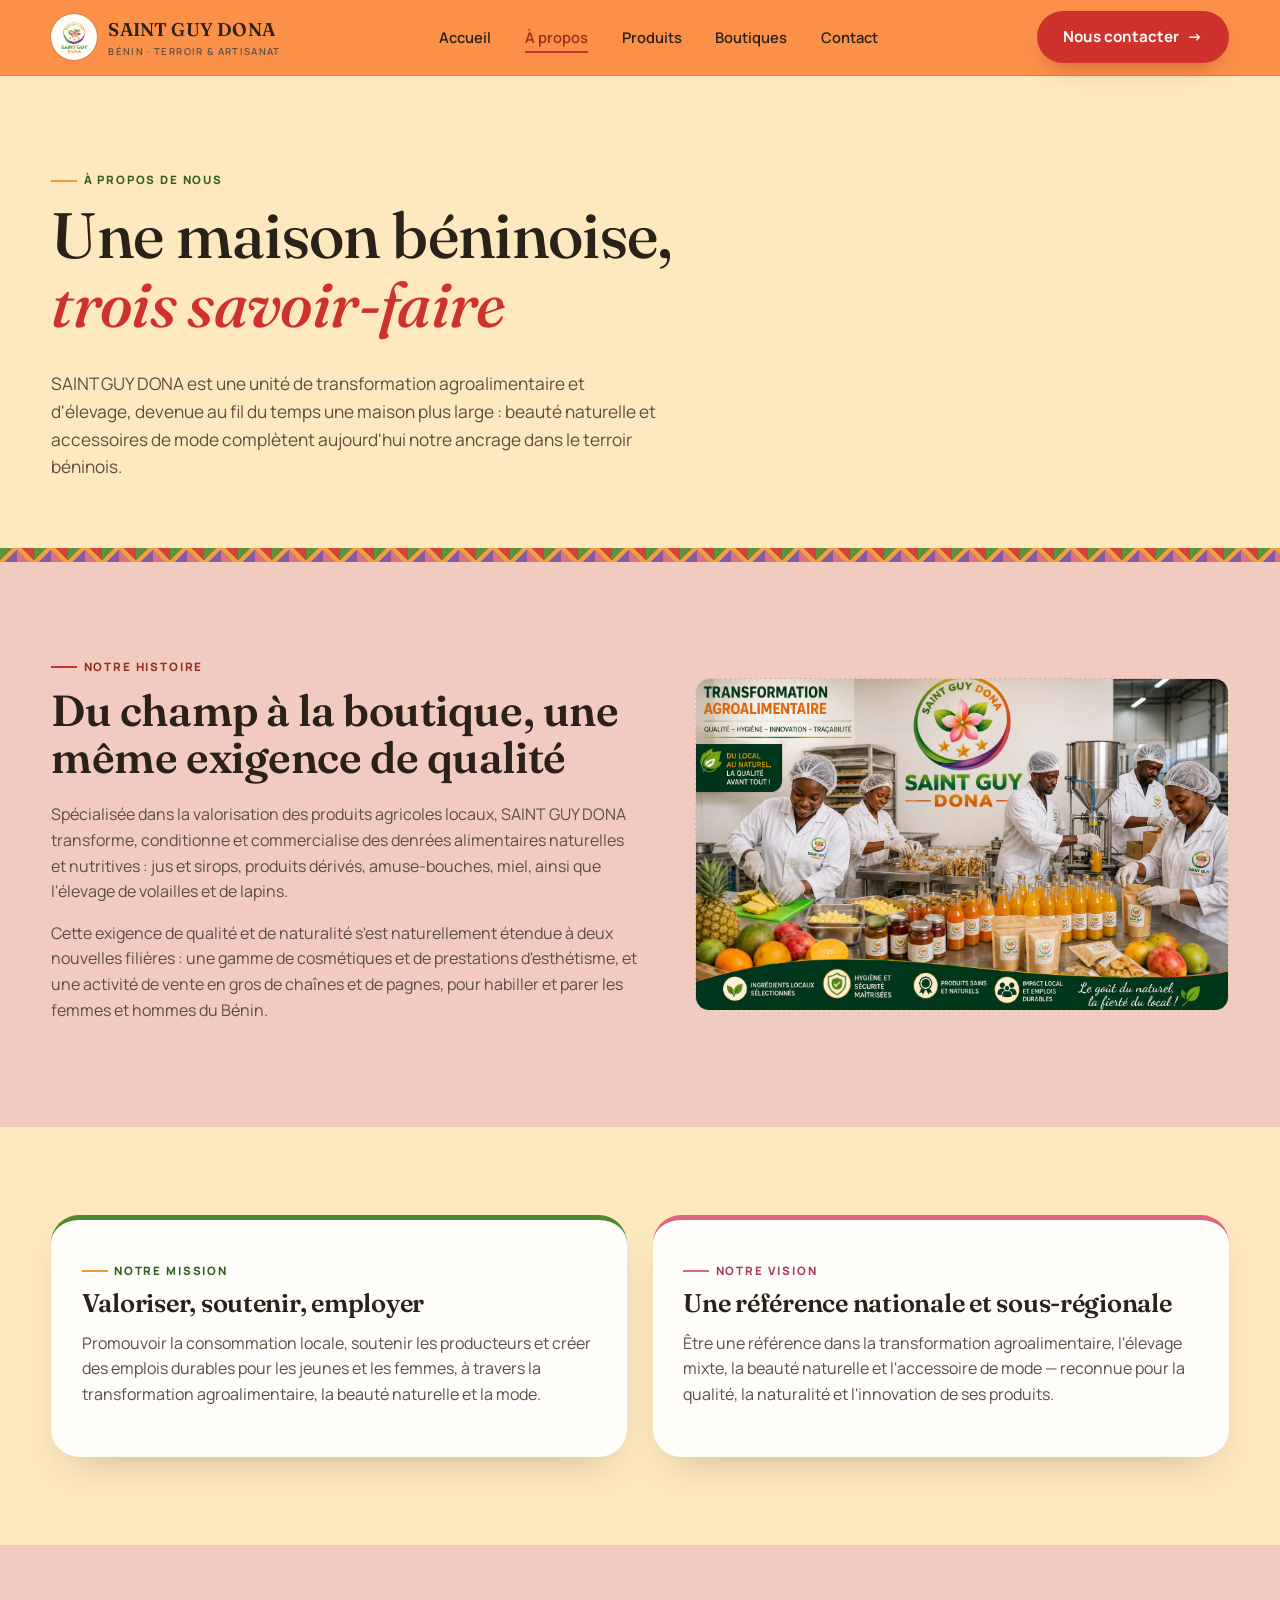
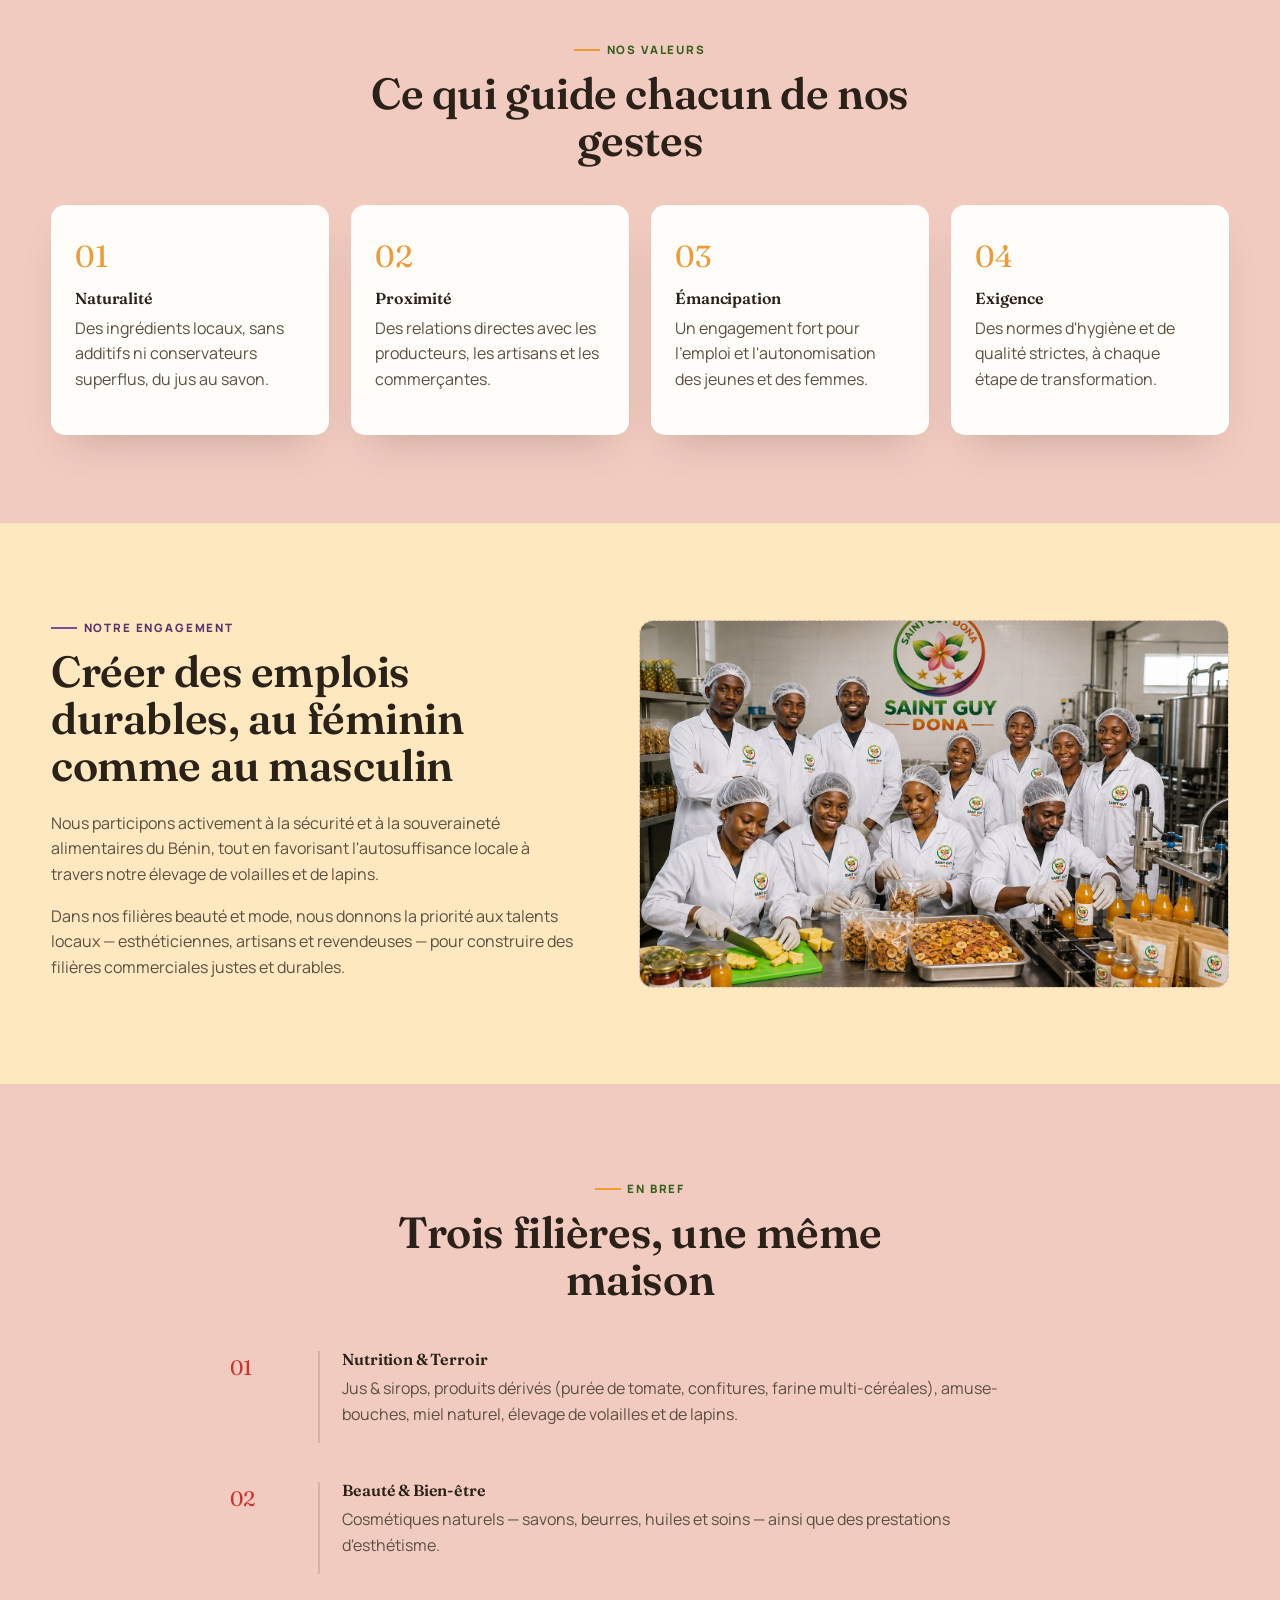
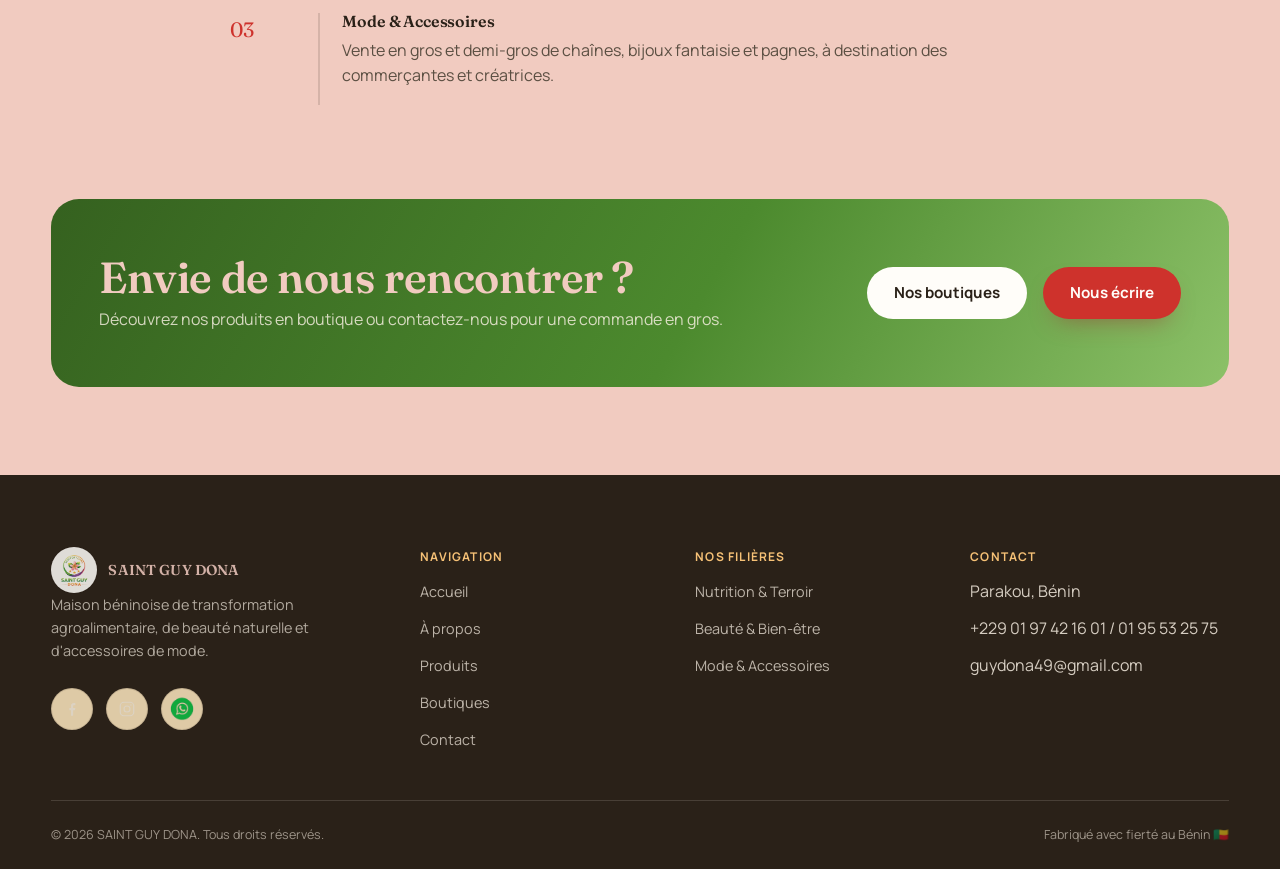
==== apropos.html @ 03ea4ff8 "Add files via upload" ====
<!DOCTYPE html>
<html lang="fr">
<head>
<meta charset="UTF-8">
<meta name="viewport" content="width=device-width, initial-scale=1.0">
<title>À propos — Saint Guy Dona</title>
<meta name="description" content="Découvrez l'histoire, la mission et les valeurs de Saint Guy Dona, maison béninoise de transformation agroalimentaire, de beauté naturelle et d'accessoires de mode.">
<link rel="stylesheet" href="css/style.css">
</head>
<body>

<header class="site-header">
  <div class="container">
    <a href="index.html" class="brand">
      <img src="image/Logo.png" alt="Logo SAINT GUY DONA" class="brand-mark">
      <span>SAINT GUY DONA<small>Bénin · Terroir &amp; Artisanat</small></span>
    </a>
    <nav>
      <ul class="nav-links" id="navLinks">
        <li><a href="index.html">Accueil</a></li>
        <li><a href="apropos.html" aria-current="page">À propos</a></li>
        <li><a href="produits.html">Produits</a></li>
        <li><a href="boutiques.html">Boutiques</a></li>
        <li><a href="contact.html">Contact</a></li>
      </ul>
    </nav>
    <div class="nav-cta">
      <a href="contact.html" class="btn btn--primary"><span>Nous contacter</span> →</a>
      <button class="nav-toggle" id="navToggle" aria-label="Ouvrir le menu" aria-expanded="false">
        <span></span><span></span><span></span>
      </button>
    </div>
  </div>
</header>

<main>

  <section class="page-banner">
    <div class="container">
      <p class="eyebrow">À propos de nous</p>
      <h1>Une maison béninoise,<br><span class="accent">trois savoir-faire</span></h1>
      <p class="lead">SAINT GUY DONA est une unité de transformation agroalimentaire et d'élevage, devenue au fil du temps une maison plus large : beauté naturelle et accessoires de mode complètent aujourd'hui notre ancrage dans le terroir béninois.</p>
    </div>
    <div class="wax-divider wax-divider--tri" style="position:absolute; bottom:0; left:0;"></div>
  </section>

  <!-- HISTOIRE -->
  <section class="section">
    <div class="container split">
      <div>
        <p class="eyebrow eyebrow--bissap">Notre histoire</p>
        <h2>Du champ à la boutique, une même exigence de qualité</h2>
        <p>Spécialisée dans la valorisation des produits agricoles locaux, SAINT GUY DONA transforme, conditionne et commercialise des denrées alimentaires naturelles et nutritives : jus et sirops, produits dérivés, amuse-bouches, miel, ainsi que l'élevage de volailles et de lapins.</p>
        <p>Cette exigence de qualité et de naturalité s'est naturellement étendue à deux nouvelles filières : une gamme de cosmétiques et de prestations d'esthétisme, et une activité de vente en gros de chaînes et de pagnes, pour habiller et parer les femmes et hommes du Bénin.</p>
      </div>
      <div class="ph ph--wide">
        <img src="image/atelier3.png" alt="Équipe et atelier Saint Guy Dona" style="width:100%; height:100%; object-fit:cover;">
      </div>
    </div>
  </section>

  <!-- MISSION / VISION -->
  <section class="section section--ivory-deep">
    <div class="container">
      <div class="pillars" style="grid-template-columns: 1fr 1fr;">
        <article class="pillar-card">
          <p class="eyebrow">Notre mission</p>
          <h3>Valoriser, soutenir, employer</h3>
          <p>Promouvoir la consommation locale, soutenir les producteurs et créer des emplois durables pour les jeunes et les femmes, à travers la transformation agroalimentaire, la beauté naturelle et la mode.</p>
        </article>
        <article class="pillar-card pillar-card--beaute">
          <p class="eyebrow eyebrow--plum">Notre vision</p>
          <h3>Une référence nationale et sous-régionale</h3>
          <p>Être une référence dans la transformation agroalimentaire, l'élevage mixte, la beauté naturelle et l'accessoire de mode — reconnue pour la qualité, la naturalité et l'innovation de ses produits.</p>
        </article>
      </div>
    </div>
  </section>

  <!-- VALEURS -->
  <section class="section">
    <div class="container">
      <div class="center max-56 mx-auto" style="margin-bottom:2.6rem;">
        <p class="eyebrow" style="justify-content:center;">Nos valeurs</p>
        <h2>Ce qui guide chacun de nos gestes</h2>
      </div>
      <div class="value-grid">
        <div class="value-card">
          <div class="num">01</div>
          <h4>Naturalité</h4>
          <p>Des ingrédients locaux, sans additifs ni conservateurs superflus, du jus au savon.</p>
        </div>
        <div class="value-card">
          <div class="num">02</div>
          <h4>Proximité</h4>
          <p>Des relations directes avec les producteurs, les artisans et les commerçantes.</p>
        </div>
        <div class="value-card">
          <div class="num">03</div>
          <h4>Émancipation</h4>
          <p>Un engagement fort pour l'emploi et l'autonomisation des jeunes et des femmes.</p>
        </div>
        <div class="value-card">
          <div class="num">04</div>
          <h4>Exigence</h4>
          <p>Des normes d'hygiène et de qualité strictes, à chaque étape de transformation.</p>
        </div>
      </div>
    </div>
  </section>

  <!-- ENGAGEMENT -->
  <section class="section section--ivory-deep">
    <div class="container split split--reverse">
      <div class="ph ph--wide">
        <img src="image/jeunes.png" alt="Équipe et atelier SAINT GUY DONA" style="width:100%; height:100%; object-fit:cover;">
      </div>
      <div>
        <p class="eyebrow eyebrow--indigo">Notre engagement</p>
        <h2>Créer des emplois durables, au féminin comme au masculin</h2>
        <p>Nous participons activement à la sécurité et à la souveraineté alimentaires du Bénin, tout en favorisant l'autosuffisance locale à travers notre élevage de volailles et de lapins.</p>
        <p>Dans nos filières beauté et mode, nous donnons la priorité aux talents locaux — esthéticiennes, artisans et revendeuses — pour construire des filières commerciales justes et durables.</p>
      </div>
    </div>
  </section>

  <!-- TROIS FILIERES RECAP -->
  <section class="section">
    <div class="container">
      <div class="center max-56 mx-auto" style="margin-bottom:2.6rem;">
        <p class="eyebrow" style="justify-content:center;">En bref</p>
        <h2>Trois filières, une même maison</h2>
      </div>
      <div class="timeline" style="max-width:820px; margin-inline:auto;">
        <div class="timeline-item">
          <div class="t-mark">01</div>
          <div>
            <h4>Nutrition &amp; Terroir</h4>
            <p>Jus &amp; sirops, produits dérivés (purée de tomate, confitures, farine multi-céréales), amuse-bouches, miel naturel, élevage de volailles et de lapins.</p>
          </div>
        </div>
        <div class="timeline-item">
          <div class="t-mark">02</div>
          <div>
            <h4>Beauté &amp; Bien-être</h4>
            <p>Cosmétiques naturels — savons, beurres, huiles et soins — ainsi que des prestations d'esthétisme.</p>
          </div>
        </div>
        <div class="timeline-item">
          <div class="t-mark">03</div>
          <div>
            <h4>Mode &amp; Accessoires</h4>
            <p>Vente en gros et demi-gros de chaînes, bijoux fantaisie et pagnes, à destination des commerçantes et créatrices.</p>
          </div>
        </div>
      </div>
    </div>
  </section>

  <!-- CTA -->
  <section class="section" style="padding-top:0;">
    <div class="container">
      <div class="cta-band">
        <div>
          <h2>Envie de nous rencontrer&nbsp;?</h2>
          <p>Découvrez nos produits en boutique ou contactez-nous pour une commande en gros.</p>
        </div>
        <div style="display:flex; gap:1rem; flex-wrap:wrap;">
          <a href="boutiques.html" class="btn btn--light">Nos boutiques</a>
          <a href="contact.html" class="btn btn--primary">Nous écrire</a>
        </div>
      </div>
    </div>
  </section>

</main>

<footer class="site-footer">
  <div class="container">
    <div class="footer-grid">
      <div class="footer-brand">
        <a href="index.html" class="brand" style="color:var(--ivory)">
          <img src="image/Logo.png" alt="Logo SAINT GUY DONA" class="brand-mark">
          <span>SAINT GUY DONA</span>
        </a>
        <p>Maison béninoise de transformation agroalimentaire, de beauté naturelle et d'accessoires de mode.</p>
        <div class="social-row">
          <a href="#" aria-label="Facebook"><svg viewBox="0 0 24 24" fill="currentColor"><path d="M13.5 21v-7.5H16l.4-3H13.5V8.4c0-.87.24-1.46 1.5-1.46H16.5V4.2c-.26-.03-1.15-.11-2.18-.11-2.16 0-3.64 1.32-3.64 3.75V10.5H8.5v3H10.68V21h2.82z"/></svg></a>
          <a href="#" aria-label="Instagram"><svg viewBox="0 0 24 24" fill="none" stroke="currentColor" stroke-width="1.6"><rect x="3" y="3" width="18" height="18" rx="5"/><circle cx="12" cy="12" r="4"/><circle cx="17.2" cy="6.8" r="1" fill="currentColor" stroke="none"/></svg></a>
          <a href="https://wa.me/2290195532575" target="_blank" rel="noopener" aria-label="Discuter sur WhatsApp">
            <img src="image/whatsapp.png" alt="WhatsApp" style="width:42px; height:42px; object-fit:contain;">
          </a>
        </div>
      </div>
      <div>
        <h5>Navigation</h5>
        <ul>
          <li><a href="index.html">Accueil</a></li>
          <li><a href="apropos.html">À propos</a></li>
          <li><a href="produits.html">Produits</a></li>
          <li><a href="boutiques.html">Boutiques</a></li>
          <li><a href="contact.html">Contact</a></li>
        </ul>
      </div>
      <div>
        <h5>Nos filières</h5>
        <ul>
          <li><a href="produits.html#nutrition">Nutrition &amp; Terroir</a></li>
          <li><a href="produits.html#beaute">Beauté &amp; Bien-être</a></li>
          <li><a href="produits.html#mode">Mode &amp; Accessoires</a></li>
        </ul>
      </div>
      <div>
        <h5>Contact</h5>
        <ul>
          <li>Parakou, Bénin</li>
          <li>+229 01 97 42 16 01 / 01 95 53 25 75</li>
          <li>guydona49@gmail.com</li>
        </ul>
      </div>
    </div>
    <div class="footer-bottom">
      <span>© 2026 SAINT GUY DONA. Tous droits réservés.</span>
      <span>Fabriqué avec fierté au Bénin 🇧🇯</span>
    </div>
  </div>
</footer>

<script src="script.js"></script>
</body>
</html>
---- css/style.css ----
/* ==========================================================================
   SAINT GUY DONA — Design system
   Trois filières : Nutrition & Terroir · Beauté & Bien-être · Mode & Accessoires
   ========================================================================== */

@import url('https://fonts.googleapis.com/css2?family=Fraunces:ital,opsz,wght@0,9..144,300;0,9..144,400;0,9..144,500;0,9..144,600;0,9..144,700;0,9..144,900;1,9..144,400;1,9..144,500&family=Manrope:wght@400;500;600;700;800&display=swap');

:root{
  /* -- Couleurs de marque -- */
  --ivory:        #f1cbc0;
  --ivory-deep:   #fee8bf;
  --paper:        #FFFDF9;
  --ink:          #2A2118;
  --ink-soft:     #5B4F42;

  --bissap:       #ce322c;   /* rouge-orangé du logo — accent transverse / CTA */
  --bissap-dark:  #93311D;
  --mango:        #EE9A35;   /* or mangue du logo — filière nutrition */
  --mango-light:  #F6C176;
  --forest:       #4C8A2E;   /* vert feuille du logo — nutrition / naturel */
  --forest-dark:  #35611F;

  --plum:         #D9657E;   /* corail de la fleur du logo — filière beauté */
  --plum-dark:    #A83F58;
  --plum-light:   #F0AEBE;

  --indigo:       #7C4B9B;   /* violet du logo (bas du sceau) — filière mode/pagne */
  --indigo-dark:  #55336B;
  --indigo-light: #B48FCB;

  --line:         rgba(42,33,24,0.14);
  --shadow-soft:  0 20px 40px -20px rgba(42,33,24,0.25);

  --font-display: 'Fraunces', serif;
  --font-body:    'Manrope', sans-serif;

  --radius-s: 6px;
  --radius-m: 14px;
  --radius-l: 28px;
}

*, *::before, *::after{ box-sizing: border-box; }

html{ scroll-behavior: smooth; }

body{
  margin:0;
  background: var(--ivory);
  color: var(--ink);
  font-family: var(--font-body);
  font-size: 16px;
  line-height: 1.6;
  -webkit-font-smoothing: antialiased;
}

img{ max-width:100%; display:block; }

a{ color: inherit; text-decoration: none; }

h1,h2,h3,h4{
  font-family: var(--font-display);
  font-weight: 600;
  line-height: 1.08;
  margin: 0 0 0.5em;
  letter-spacing: -0.01em;
  color: var(--ink);
}

h1{ font-size: clamp(2.6rem, 5vw, 4.6rem); font-weight: 500; }
h2{ font-size: clamp(1.9rem, 3.4vw, 2.9rem); }
h3{ font-size: clamp(1.25rem, 2vw, 1.6rem); }

p{ margin: 0 0 1em; color: var(--ink-soft); }

.container{
  width: min(1180px, 92%);
  margin-inline: auto;
}

section{ position: relative; }

/* -- Focus visibility -- */
a:focus-visible, button:focus-visible, input:focus-visible, textarea:focus-visible, select:focus-visible{
  outline: 2.5px solid var(--forest);
  outline-offset: 3px;
  border-radius: 4px;
}

@media (prefers-reduced-motion: reduce){
  *{ animation-duration: 0.001ms !important; animation-iteration-count: 1 !important; transition-duration: 0.001ms !important; scroll-behavior: auto !important; }
}

/* ==========================================================================
   Motif signature — bordure "wax" (inspirée des pagnes) utilisée comme
   séparateur de section. Trois tons, un par filière.
   ========================================================================== */

.wax-divider{
  height: 14px;
  width: 100%;
  background-repeat: repeat-x;
  background-size: 34px 14px;
  opacity: 0.9;
}
.wax-divider--tri{
  background-image:
    linear-gradient(135deg, var(--forest) 25%, transparent 25.5%),
    linear-gradient(-135deg, var(--bissap) 25%, transparent 25.5%),
    linear-gradient(45deg, var(--plum) 25%, transparent 25.5%),
    linear-gradient(-45deg, var(--indigo) 25%, transparent 25.5%);
  background-color: var(--mango);
  background-position: 0 0, 0 0, 17px 0, 17px 0;
}

.wax-strip{
  display:flex;
  height: 10px;
}
.wax-strip span{ flex:1; }

/* ==========================================================================
   Sceau tournant — "100% Naturel · Bénin"
   ========================================================================== */

.seal{
  --size: 132px;
  width: var(--size);
  height: var(--size);
  border-radius: 50%;
  position: relative;
  display: grid;
  place-items: center;
  flex-shrink: 0;
}
.seal svg{ position:absolute; inset:0; width:100%; height:100%; animation: seal-spin 22s linear infinite; }
.seal .seal-core{
  width: 60%; height:60%;
  border-radius:50%;
  background: var(--paper);
  display:grid; place-items:center;
  text-align:center;
  font-family: var(--font-display);
  font-size: 0.7rem;
  font-weight: 600;
  color: var(--forest-dark);
  padding: 4px;
  box-shadow: inset 0 0 0 1px var(--line);
}
@keyframes seal-spin{ to{ transform: rotate(360deg); } }

/* ==========================================================================
   Placeholders image — à remplacer par les vraies photos
   ========================================================================== */

.ph{
  position: relative;
  display:flex;
  align-items:center;
  justify-content:center;
  background: linear-gradient(155deg, var(--ivory-deep), var(--ivory));
  border: 1.5px dashed var(--line);
  border-radius: var(--radius-m);
  color: var(--ink-soft);
  overflow:hidden;
  min-height: 160px;
}
.ph svg{ width: 34%; max-width:64px; opacity:0.55; }
.ph::after{
  content: attr(data-label);
  position:absolute;
  bottom:10px; left:10px; right:10px;
  font-size:0.68rem;
  font-family: var(--font-body);
  font-weight:700;
  letter-spacing:.04em;
  text-transform:uppercase;
  color: var(--ink-soft);
  opacity:0.7;
  text-align:left;
}
.ph--square{ aspect-ratio: 1/1; }
.ph--wide{ aspect-ratio: 16/10; }
.ph--tall{ aspect-ratio: 3/4; }
.ph--round{ border-radius:50%; aspect-ratio:1/1; }

/* ==========================================================================
   Boutons
   ========================================================================== */

.btn{
  display:inline-flex;
  align-items:center;
  gap:.5em;
  font-family: var(--font-body);
  font-weight:700;
  font-size: 0.95rem;
  padding: 0.85em 1.7em;
  border-radius: 999px;
  border: 1.5px solid transparent;
  cursor:pointer;
  transition: transform .25s ease, box-shadow .25s ease, background .25s ease, color .25s ease;
}
.btn:hover{ transform: translateY(-2px); }

.btn--primary{ background: var(--bissap); color: var(--paper); box-shadow: 0 12px 24px -12px rgba(156,43,50,0.55); }
.btn--primary:hover{ background: var(--bissap-dark); }

.btn--ghost{ background: transparent; border-color: var(--ink); color: var(--ink); }
.btn--ghost:hover{ background: var(--ink); color: var(--ivory); }

.btn--light{ background: var(--paper); color: var(--ink); }
.btn--light:hover{ background: var(--mango-light); }

/* ==========================================================================
   En-tête / navigation
   ========================================================================== */

.site-header{
  position: sticky;
  top:0;
  z-index: 50;
  background: rgba(252, 139, 59, 0.9);
  backdrop-filter: blur(10px);
  border-bottom: 1px solid var(--line);
}
.site-header .container{
  display:flex;
  align-items:center;
  justify-content:space-between;
  padding-block: 0.7rem;
  gap: 1.5rem;
}
.brand{
  display:flex;
  align-items:center;
  gap:0.7rem;
  font-family: var(--font-display);
  font-weight:600;
  font-size: 1.15rem;
  letter-spacing: 0.01em;
  flex-shrink:0;
}
.brand .brand-mark{
  width: 46px; height:46px;
  border-radius:50%;
  flex-shrink:0;
  object-fit: cover;
  background: var(--paper);
  box-shadow: 0 0 0 1px var(--line);
}
.brand small{ display:block; font-family: var(--font-body); font-weight:600; font-size:0.6rem; letter-spacing:0.14em; text-transform:uppercase; color: var(--ink-soft); }

.nav-links{
  display:flex;
  align-items:center;
  gap: 2.1rem;
  list-style:none;
  margin:0; padding:0;
}
.nav-links a{
  font-weight:600;
  font-size:0.92rem;
  position:relative;
  padding-block: 0.3rem;
}
.nav-links a::after{
  content:'';
  position:absolute; left:0; right:0; bottom:-2px;
  height:2px; background: var(--bissap);
  transform: scaleX(0); transform-origin:left;
  transition: transform .25s ease;
}
.nav-links a:hover::after, .nav-links a[aria-current="page"]::after{ transform: scaleX(1); }
.nav-links a[aria-current="page"]{ color: var(--bissap-dark); }

.nav-cta{ display:flex; align-items:center; gap:1rem; }

.nav-toggle{
  display:none;
  background:none; border:none; cursor:pointer;
  flex-direction:column; gap:5px;
  padding:8px;
}
.nav-toggle span{ width:24px; height:2px; background: var(--ink); display:block; }

@media (max-width: 920px){
  .nav-links{
    position:absolute; top:100%; left:0; right:0;
    flex-direction:column; align-items:flex-start;
    background: var(--paper);
    padding: 1.4rem 6%;
    gap: 1.1rem;
    border-bottom: 1px solid var(--line);
    display:none;
  }
  .nav-links.open{ display:flex; }
  .nav-toggle{ display:flex; }
  .nav-cta .btn span{ display:none; }
}

/* ==========================================================================
   Bandeau eyebrow / accents de texte
   ========================================================================== */

.eyebrow{
  display:inline-flex;
  align-items:center;
  gap:0.55em;
  font-family: var(--font-body);
  font-weight:800;
  font-size: 0.72rem;
  letter-spacing: 0.16em;
  text-transform: uppercase;
  color: var(--forest-dark);
  margin-bottom: 0.9em;
}
.eyebrow::before{
  content:'';
  width: 26px; height: 2px;
  background: var(--mango);
}
.eyebrow--plum{ color: var(--plum-dark); } .eyebrow--plum::before{ background: var(--plum); }
.eyebrow--indigo{ color: var(--indigo-dark); } .eyebrow--indigo::before{ background: var(--indigo); }
.eyebrow--bissap{ color: var(--bissap-dark); } .eyebrow--bissap::before{ background: var(--bissap); }

.accent{ font-style: italic; color: var(--bissap); font-weight:500; }
.accent--plum{ color: var(--plum); }
.accent--indigo{ color: var(--indigo); }
.accent--forest{ color: var(--forest); }

/* ==========================================================================
   Bannière de page (pages secondaires)
   ========================================================================== */

.page-banner{
  padding: 5.5rem 0 4rem;
  background: var(--ivory-deep);
  overflow:hidden;
  position:relative;
}
.page-banner .container{ position:relative; z-index:1; }
.page-banner p.lead{ max-width: 56ch; font-size:1.08rem; }

/* ==========================================================================
   Piliers / filières (cartes des trois univers)
   ========================================================================== */

.pillars{
  display:grid;
  grid-template-columns: repeat(3, 1fr);
  gap: 1.6rem;
}
.pillar-card{
  background: var(--paper);
  border-radius: var(--radius-l);
  padding: 2.1rem 1.9rem;
  box-shadow: var(--shadow-soft);
  border-top: 5px solid var(--forest);
  transition: transform .3s ease;
}
.pillar-card:hover{ transform: translateY(-6px); }
.pillar-card--beaute{ border-top-color: var(--plum); }
.pillar-card--mode{ border-top-color: var(--indigo); }
.pillar-card .pillar-icon{
  width:52px; height:52px; margin-bottom:1.1rem;
  color: var(--forest);
}
.pillar-card--beaute .pillar-icon{ color: var(--plum); }
.pillar-card--mode .pillar-icon{ color: var(--indigo); }
.pillar-card ul{ margin:1em 0 0; padding-left:1.1em; color: var(--ink-soft); font-size:0.93rem; }
.pillar-card li{ margin-bottom: 0.35em; }
.pillar-card a.pillar-link{ display:inline-flex; align-items:center; gap:.4em; margin-top:1.3rem; font-weight:700; font-size:0.9rem; color: var(--forest-dark); }
.pillar-card--beaute a.pillar-link{ color: var(--plum-dark); }
.pillar-card--mode a.pillar-link{ color: var(--indigo-dark); }

@media (max-width: 880px){ .pillars{ grid-template-columns: 1fr; } }

/* ==========================================================================
   Grilles produits
   ========================================================================== */

.product-grid{
  display:grid;
  grid-template-columns: repeat(3, 1fr);
  gap: 1.5rem;
}
.product-item{
  background: var(--paper);
  border-radius: var(--radius-m);
  overflow:hidden;
  box-shadow: 0 14px 30px -20px rgba(42,33,24,0.3);
  display:flex;
  flex-direction:column;
}
.product-item .ph{ border-radius:0; border-width:0 0 1px; }
.product-item .product-body{ padding: 1.15rem 1.3rem 1.4rem; flex:1; display:flex; flex-direction:column; }
.product-item h4{ font-family:var(--font-display); font-size:1.08rem; margin:0 0 0.35em; }
.product-item p{ font-size:0.88rem; margin:0; flex:1; }
.product-item .tag{
  align-self:flex-start;
  margin-top:0.8em;
  font-size:0.66rem;
  font-weight:800;
  letter-spacing:.08em;
  text-transform:uppercase;
  padding: 0.3em 0.75em;
  border-radius:999px;
  background: var(--ivory-deep);
  color: var(--ink-soft);
}

.product-item--compact{ flex-direction:row; align-items:stretch; }
.product-item--compact .ph{ width: 40%; min-height:0; align-self:stretch; border-width:0 1px 0 0; }
.product-item--compact .product-body{ padding: 1rem 1.2rem; }

.product-list--single{ grid-template-columns: 1fr; }

@media (max-width: 940px){ .product-grid{ grid-template-columns: repeat(2,1fr); } }
@media (max-width: 620px){ .product-grid{ grid-template-columns: 1fr; } }

.category-block{ margin-bottom: 4.2rem; }
.category-head{
  display:flex;
  align-items:flex-end;
  justify-content:space-between;
  gap:1.5rem;
  margin-bottom: 1.8rem;
  flex-wrap:wrap;
}
.category-head p{ margin:0; max-width:52ch; }

/* ==========================================================================
   Section standard
   ========================================================================== */

.section{ padding: 5.5rem 0; }
.section--tight{ padding: 3.6rem 0; }
.section--ivory-deep{ background: var(--ivory-deep); }
.section--ink{ background: var(--ink); color: var(--ivory); }
.section--ink h2, .section--ink h3{ color: var(--ivory); }
.section--ink p{ color: rgba(251,243,230,0.75); }

.split{
  display:grid;
  grid-template-columns: 1.05fr 0.95fr;
  gap: 3.4rem;
  align-items:center;
}
.split--reverse{ direction: rtl; }
.split--reverse > *{ direction: ltr; }
@media (max-width: 880px){ .split{ grid-template-columns:1fr; } .split--reverse{ direction:ltr; } }

/* ==========================================================================
   Cartes valeur / stat / étape
   ========================================================================== */

.value-grid{ display:grid; grid-template-columns: repeat(4, 1fr); gap:1.4rem; }
.value-card{ background: var(--paper); border-radius: var(--radius-m); padding: 1.7rem 1.5rem; box-shadow: var(--shadow-soft); }
.value-card .num{ font-family:var(--font-display); font-size:1.9rem; color: var(--mango); margin-bottom:0.3em; }
@media (max-width: 880px){ .value-grid{ grid-template-columns: repeat(2,1fr); } }
@media (max-width: 540px){ .value-grid{ grid-template-columns: 1fr; } }

.stat-row{ display:grid; grid-template-columns: repeat(4,1fr); gap:1.5rem; text-align:center; }
.stat-row .stat b{ display:block; font-family:var(--font-display); font-size:2.4rem; color: var(--mango-light); }
.stat-row .stat span{ font-size:0.82rem; letter-spacing:.03em; color: rgba(251,243,230,0.7); }
@media (max-width: 700px){ .stat-row{ grid-template-columns: repeat(2,1fr); gap:2rem; } }

.timeline{ display:flex; flex-direction:column; gap: 1.6rem; }
.timeline-item{ display:grid; grid-template-columns: 90px 1fr; gap: 1.4rem; padding-block: 0.4rem; }
.timeline-item .t-mark{ font-family: var(--font-display); font-size:1.3rem; color: var(--bissap); border-right: 2px solid var(--line); padding-right:1.2rem; }

/* ==========================================================================
   Boutiques
   ========================================================================== */

.shop-card{
  background: var(--paper);
  border-radius: var(--radius-m);
  overflow:hidden;
  box-shadow: var(--shadow-soft);
  display:grid;
  grid-template-columns: 240px 1fr;
}
.shop-card .shop-info{ padding: 1.6rem 1.8rem; display:flex; flex-direction:column; gap:0.6rem; }
.shop-card h3{ margin-bottom:0.1em; }
.shop-card .shop-meta{ display:flex; flex-wrap:wrap; gap: 1.4rem; font-size:0.86rem; color: var(--ink-soft); margin-top:0.4rem; }
.shop-card .shop-meta div{ display:flex; align-items:center; gap:.5em; }
.shop-card .shop-meta svg{ width:16px; height:16px; flex-shrink:0; color: var(--forest); }
@media (max-width: 700px){ .shop-card{ grid-template-columns: 1fr; } .shop-card .ph{ aspect-ratio: 16/9; } }

/* ==========================================================================
   Formulaire de contact
   ========================================================================== */

.form-grid{ display:grid; grid-template-columns: repeat(2,1fr); gap: 1.1rem; }
.form-grid .full{ grid-column: 1 / -1; }
label{ display:block; font-weight:700; font-size:0.82rem; margin-bottom:0.4em; color: var(--ink); }
input, textarea, select{
  width:100%;
  font-family: var(--font-body);
  font-size:0.95rem;
  padding: 0.85em 1em;
  border-radius: var(--radius-s);
  border: 1.5px solid var(--line);
  background: var(--paper);
  color: var(--ink);
}
textarea{ resize: vertical; min-height: 130px; }
input:focus, textarea:focus, select:focus{ border-color: var(--forest); }
@media (max-width: 700px){ .form-grid{ grid-template-columns: 1fr; } }

.contact-info-list{ list-style:none; margin:0; padding:0; display:flex; flex-direction:column; gap:1.4rem; }
.contact-info-list li{ display:flex; gap:1rem; align-items:flex-start; }
.contact-info-list svg{ width:22px; height:22px; flex-shrink:0; color: var(--bissap); margin-top:2px; }
.contact-info-list b{ display:block; font-size:0.95rem; }
.contact-info-list span{ font-size:0.88rem; color: var(--ink-soft); }

.social-row{ display:flex; gap:0.8rem; margin-top:1.6rem; }
.social-row a{
  width:42px; height:42px; border-radius:50%;
  display:grid; place-items:center;
  background: var(--ivory-deep);
  border: 1px solid var(--line);
  transition: background .2s ease, transform .2s ease;
}
.social-row a:hover{ background: var(--mango-light); transform: translateY(-2px); }
.social-row svg{ width:18px; height:18px; }

.form-note{ font-size:0.78rem; color: var(--ink-soft); margin-top:0.9rem; }
.form-status{ font-size:0.9rem; font-weight:700; margin-top:1rem; display:none; }
.form-status.visible{ display:block; }
.form-status.ok{ color: var(--forest-dark); }
.form-status.err{ color: var(--bissap-dark); }

/* ==========================================================================
   Bandeau CTA final
   ========================================================================== */

.cta-band{
  background: linear-gradient(120deg, var(--forest-dark), var(--forest) 55%, #8CC168);
  color: var(--ivory);
  border-radius: var(--radius-l);
  padding: 3.4rem 3rem;
  display:flex;
  align-items:center;
  justify-content:space-between;
  gap:2rem;
  flex-wrap:wrap;
}
.cta-band h2{ color: var(--ivory); margin:0; }
.cta-band p{ color: rgba(251,243,230,0.8); margin: 0.4em 0 0; }

/* ==========================================================================
   Pied de page
   ========================================================================== */

.site-footer{ background: var(--ink); color: rgba(251,243,230,0.82); padding-top: 4.5rem; }
.footer-grid{
  display:grid;
  grid-template-columns: 1.4fr 1fr 1fr 1.1fr;
  gap: 2.5rem;
  padding-bottom: 3rem;
  border-bottom: 1px solid rgba(251,243,230,0.14);
}
.footer-grid h5{ font-family:var(--font-body); font-size:0.75rem; letter-spacing:.1em; text-transform:uppercase; color: var(--mango-light); margin: 0 0 1.1em; }
.footer-grid ul{ list-style:none; margin:0; padding:0; display:flex; flex-direction:column; gap:0.7em; }
.footer-grid a{ font-size:0.9rem; opacity:0.85; }
.footer-grid a:hover{ opacity:1; text-decoration:underline; }
.footer-brand p{ color: rgba(251,243,230,0.65); font-size:0.9rem; max-width: 32ch; }
.footer-bottom{ display:flex; justify-content:space-between; align-items:center; gap:1rem; padding: 1.5rem 0; font-size:0.78rem; color: rgba(251,243,230,0.55); flex-wrap:wrap; }

@media (max-width: 880px){ .footer-grid{ grid-template-columns: 1fr 1fr; } }
@media (max-width: 540px){ .footer-grid{ grid-template-columns: 1fr; } }

/* ==========================================================================
   Utilitaires
   ========================================================================== */

.center{ text-align:center; }
.mx-auto{ margin-inline:auto; }
.mt-0{ margin-top:0; }
.max-56{ max-width: 56ch; }
.gap-note{ font-size:0.85rem; color: var(--ink-soft); }
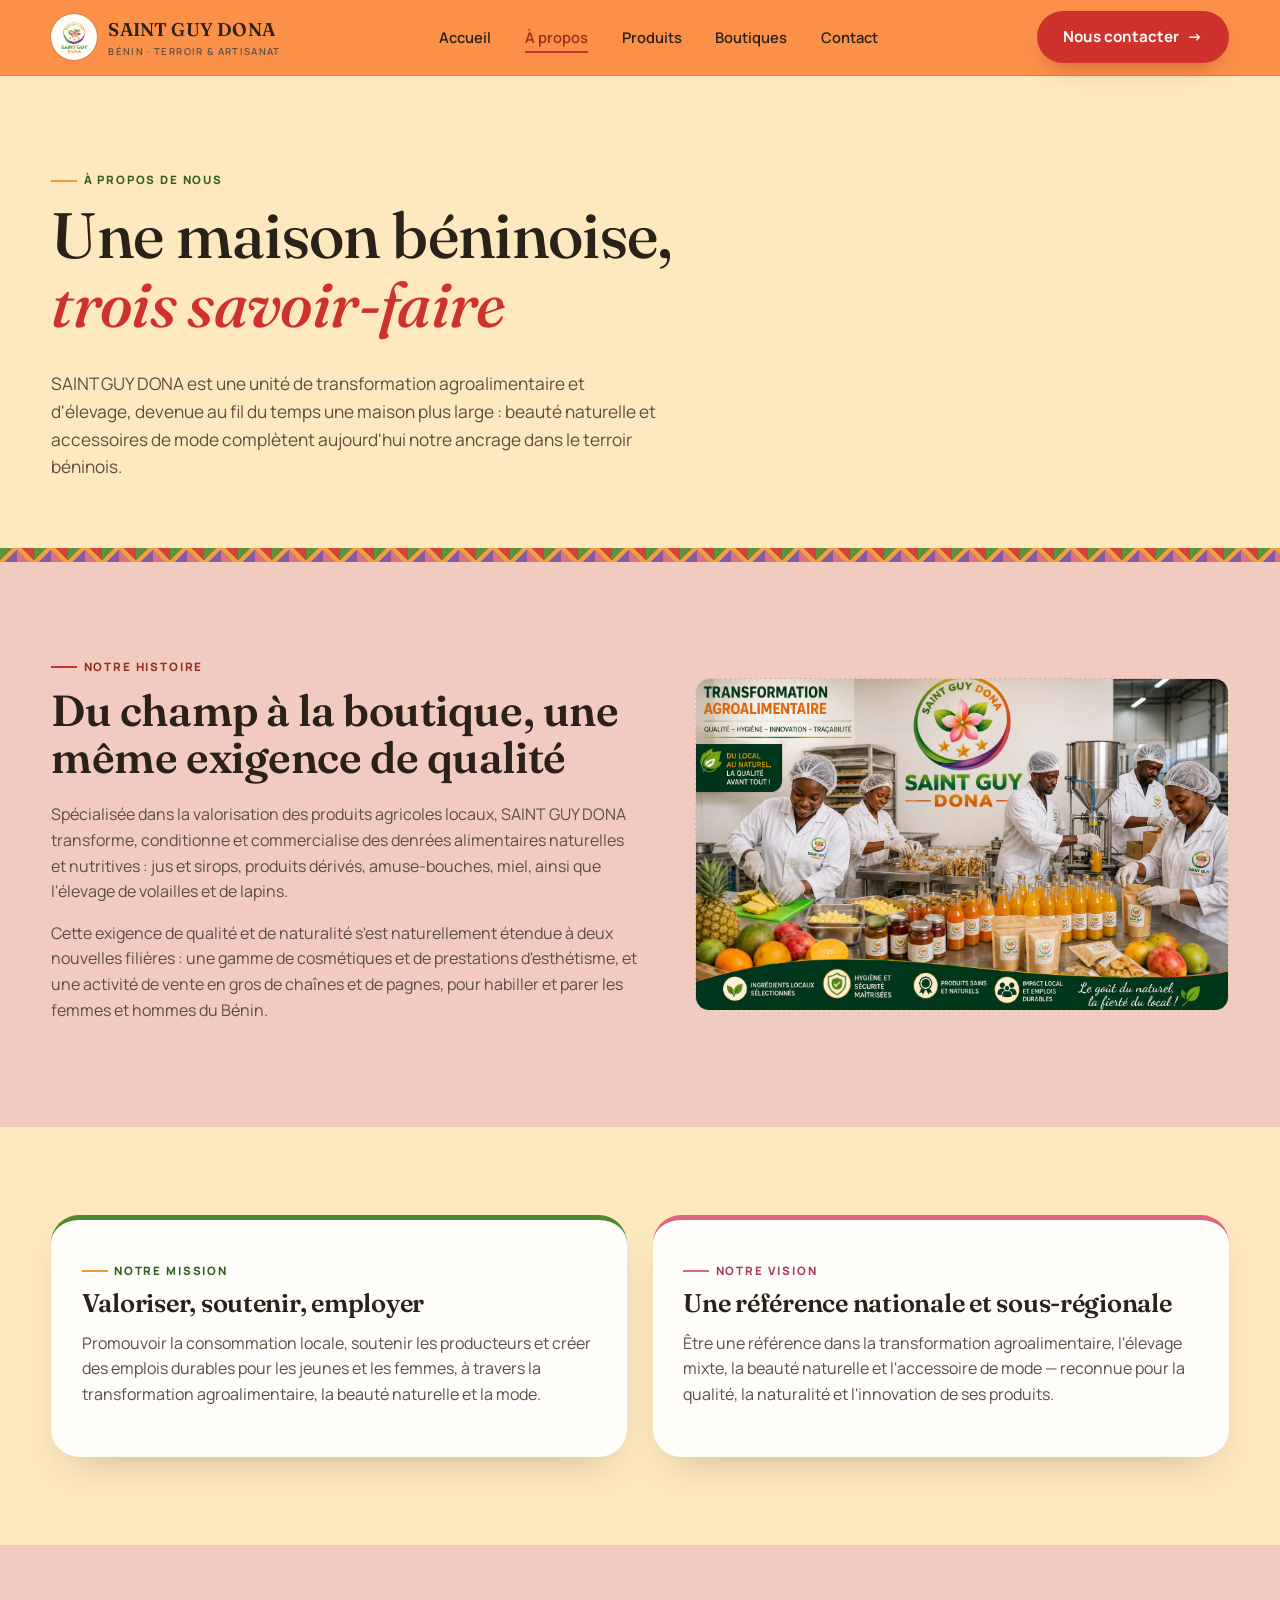
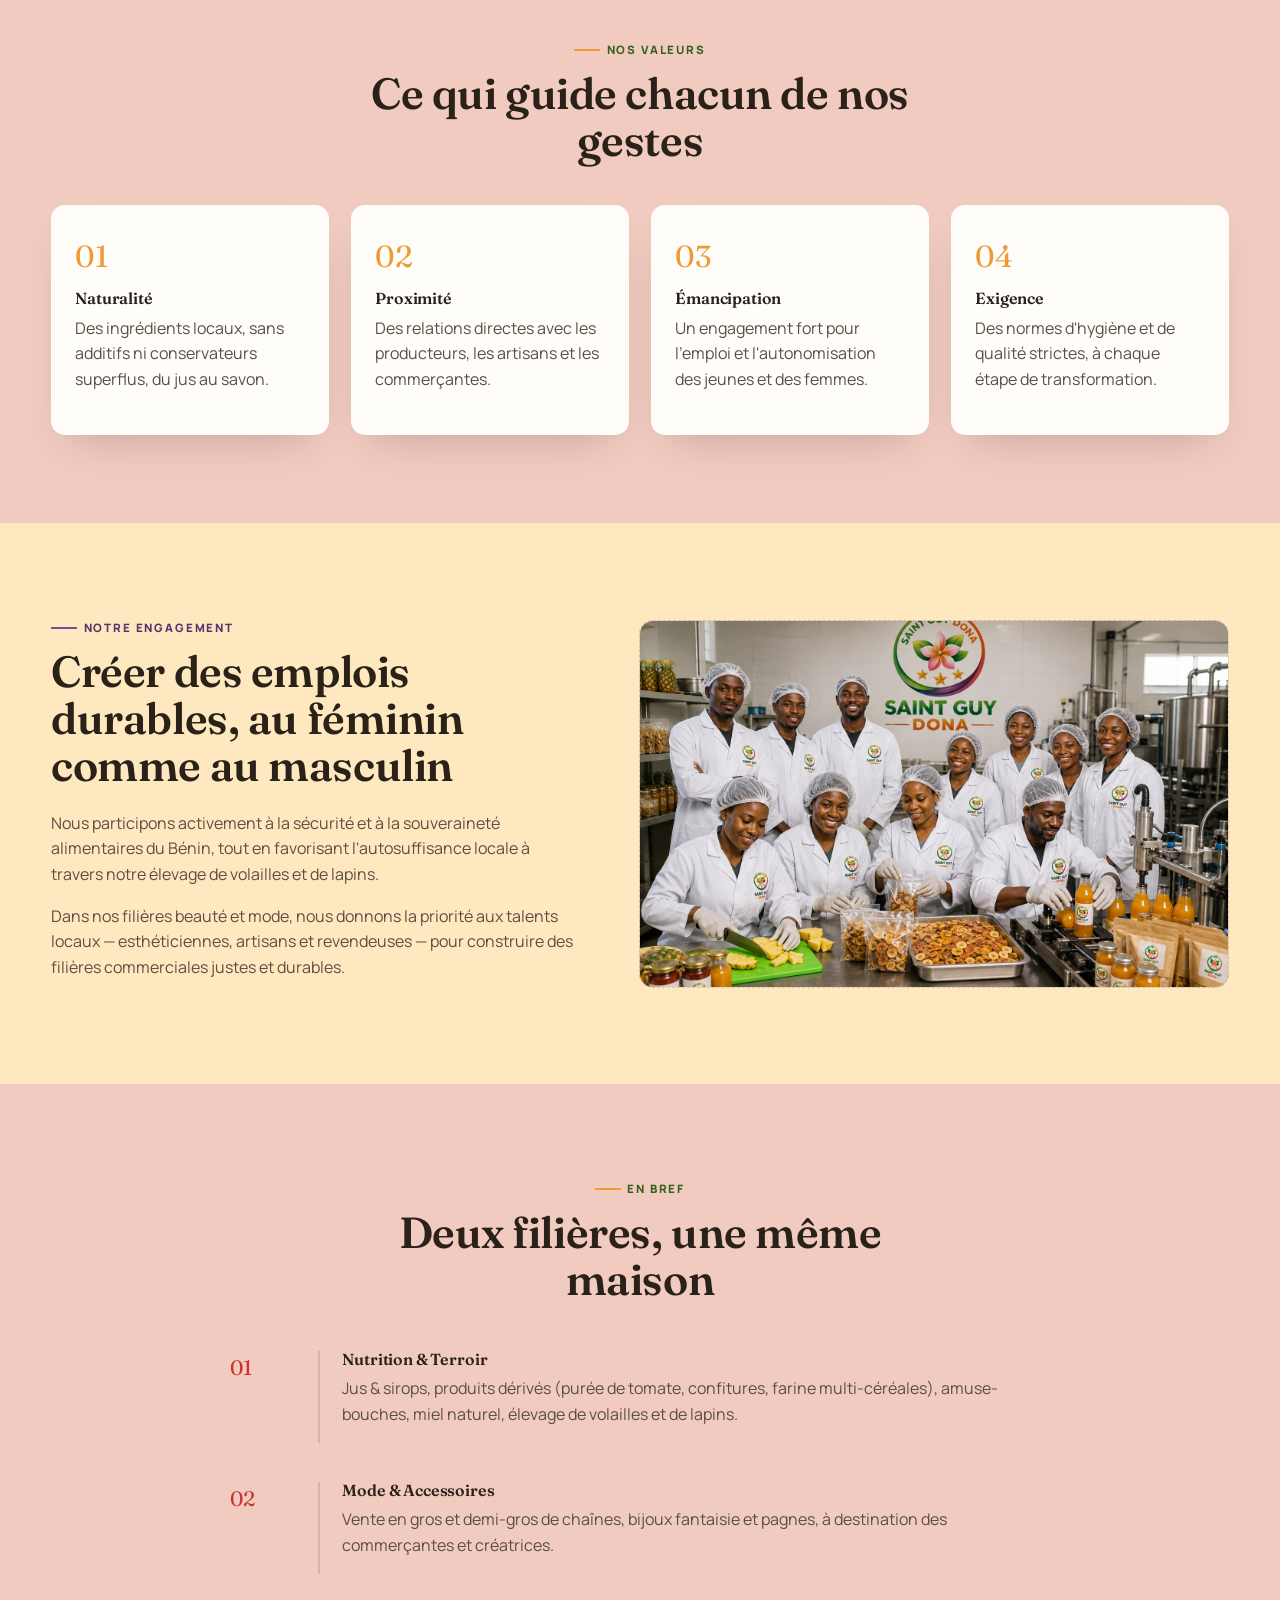
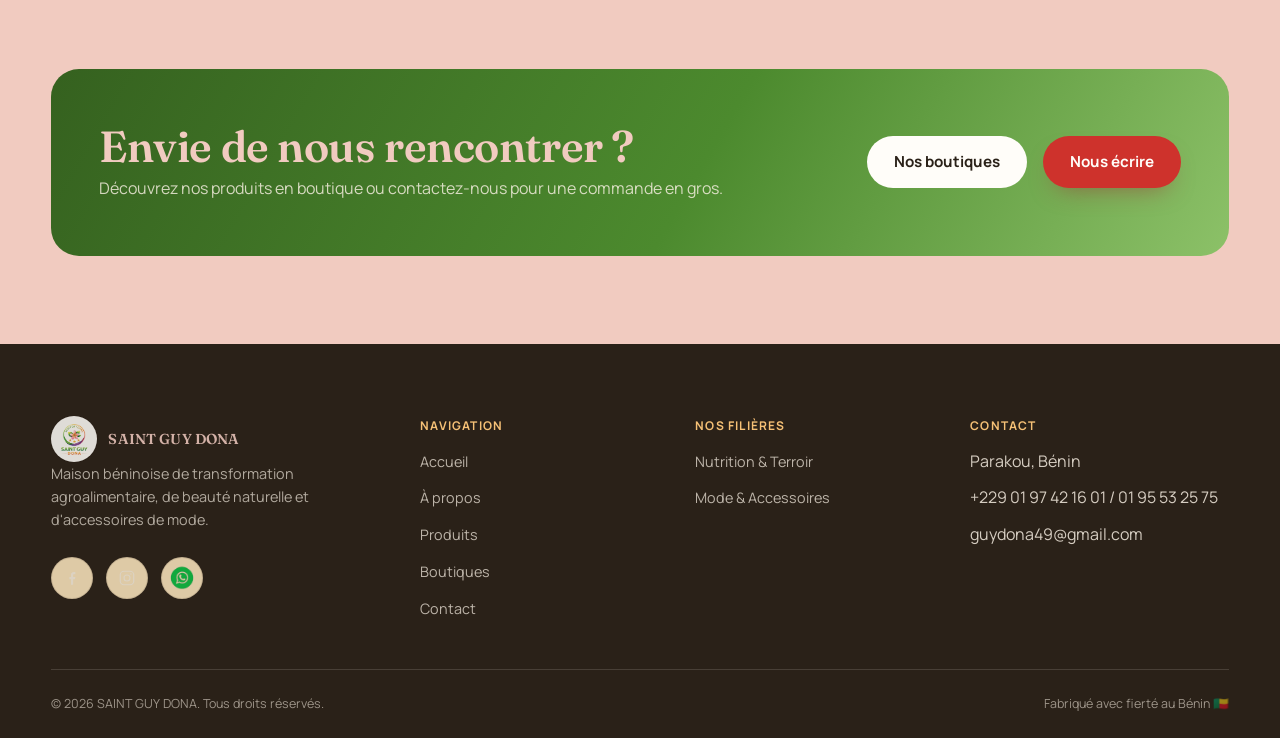
==== commit 37279a05: "Update apropos.html" ====
--- a/apropos.html
+++ b/apropos.html
@@ -109,6 +109,7 @@
     </div>
   </section>
 
+
   <!-- ENGAGEMENT -->
   <section class="section section--ivory-deep">
     <div class="container split split--reverse">
@@ -124,12 +125,13 @@
     </div>
   </section>
 
-  <!-- TROIS FILIERES RECAP -->
+
+  <!-- DEUX FILIERES RECAP -->
   <section class="section">
     <div class="container">
       <div class="center max-56 mx-auto" style="margin-bottom:2.6rem;">
         <p class="eyebrow" style="justify-content:center;">En bref</p>
-        <h2>Trois filières, une même maison</h2>
+        <h2>Deux filières, une même maison</h2>
       </div>
       <div class="timeline" style="max-width:820px; margin-inline:auto;">
         <div class="timeline-item">
@@ -142,13 +144,6 @@
         <div class="timeline-item">
           <div class="t-mark">02</div>
           <div>
-            <h4>Beauté &amp; Bien-être</h4>
-            <p>Cosmétiques naturels — savons, beurres, huiles et soins — ainsi que des prestations d'esthétisme.</p>
-          </div>
-        </div>
-        <div class="timeline-item">
-          <div class="t-mark">03</div>
-          <div>
             <h4>Mode &amp; Accessoires</h4>
             <p>Vente en gros et demi-gros de chaînes, bijoux fantaisie et pagnes, à destination des commerçantes et créatrices.</p>
           </div>
@@ -156,6 +151,7 @@
       </div>
     </div>
   </section>
+
 
   <!-- CTA -->
   <section class="section" style="padding-top:0;">
@@ -206,7 +202,6 @@
         <h5>Nos filières</h5>
         <ul>
           <li><a href="produits.html#nutrition">Nutrition &amp; Terroir</a></li>
-          <li><a href="produits.html#beaute">Beauté &amp; Bien-être</a></li>
           <li><a href="produits.html#mode">Mode &amp; Accessoires</a></li>
         </ul>
       </div>
@@ -226,6 +221,6 @@
   </div>
 </footer>
 
-<script src="script.js"></script>
+<script src="js/script.js"></script>
 </body>
 </html>
